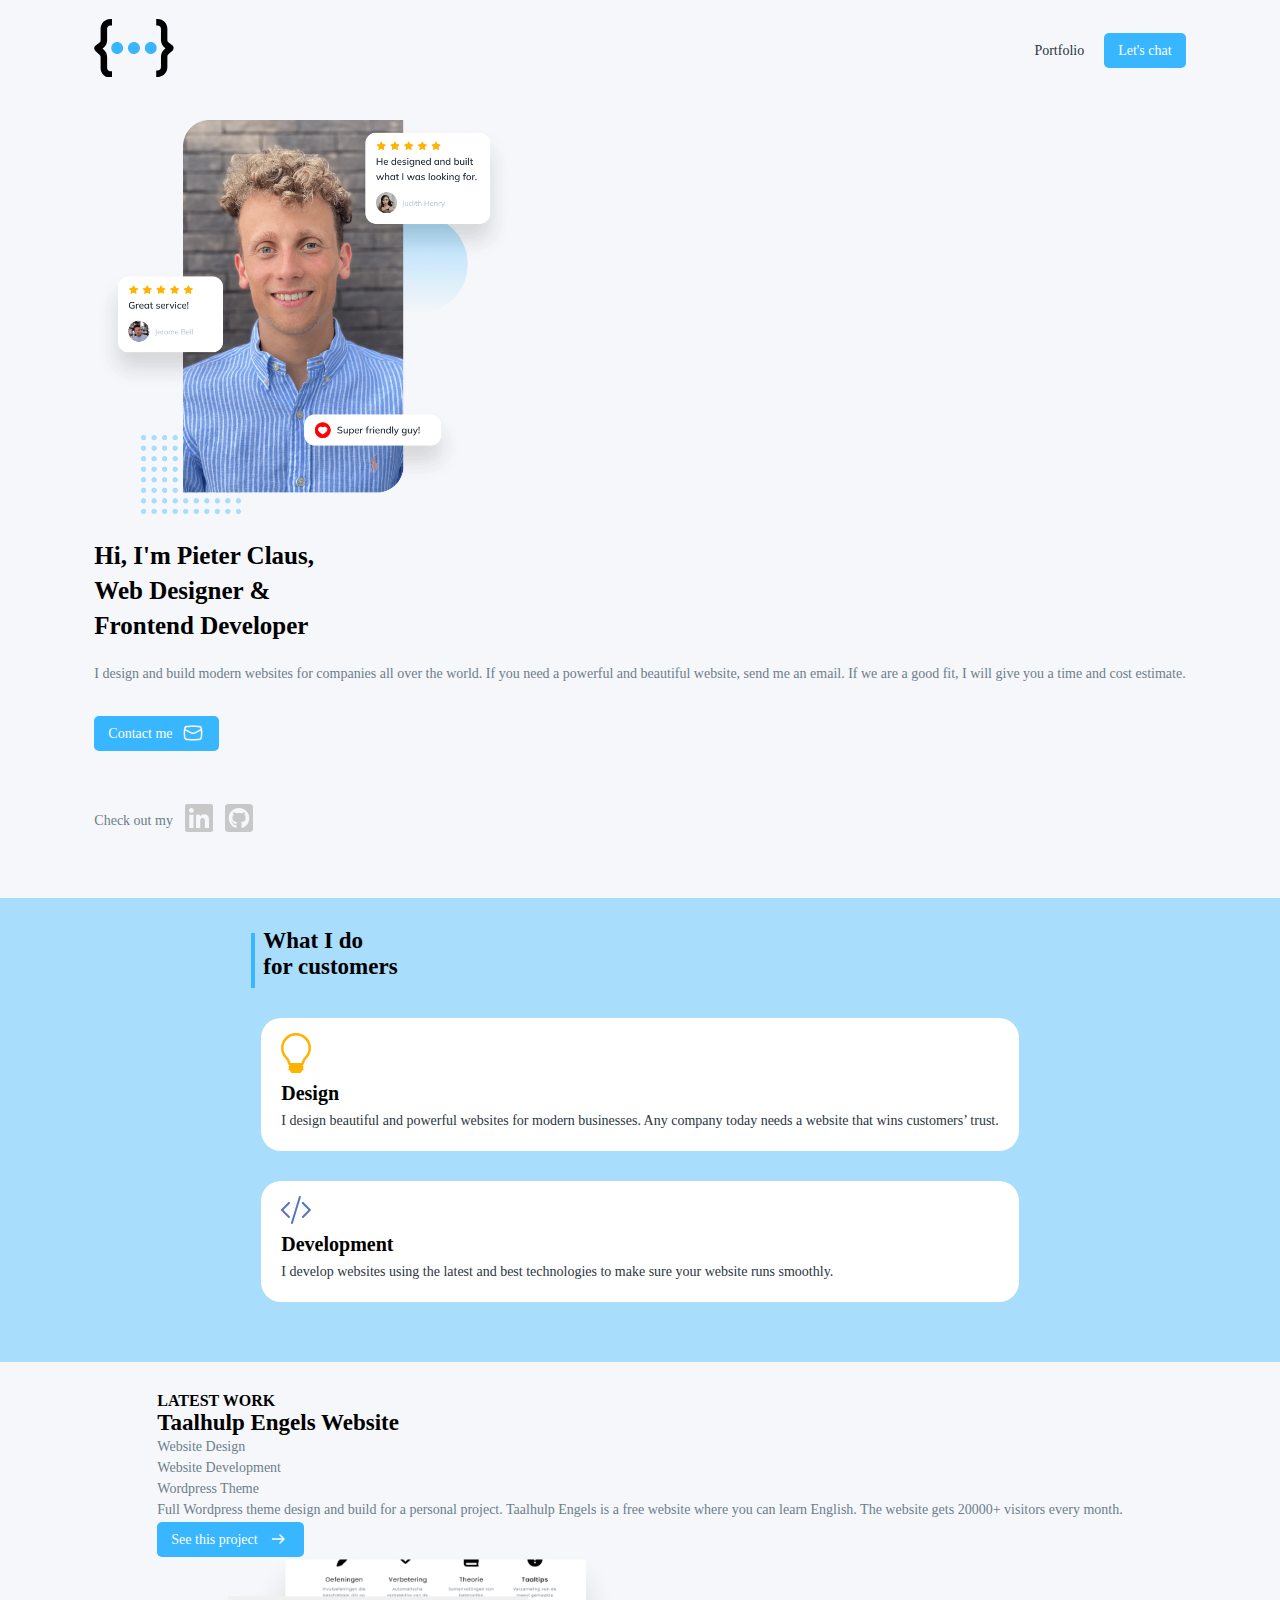
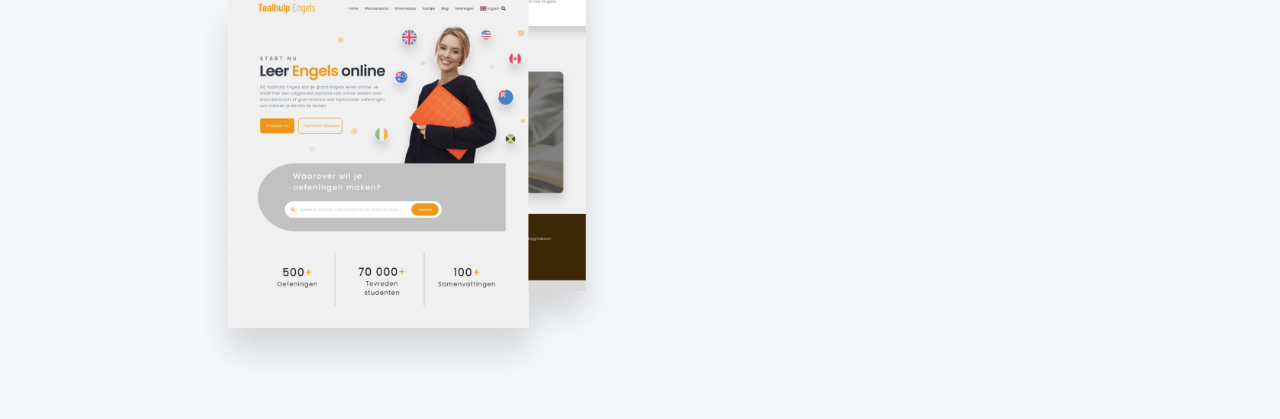
==== index.html @ 5c881723 "more work" ====
<!DOCTYPE html>
<html lang="en">
<head>
    <meta charset="UTF-8">
    <meta http-equiv="X-UA-Compatible" content="IE=edge">
    <meta name="viewport" content="width=device-width, initial-scale=1.0">
    <title>Pieter Claus</title>
    <meta name="description" content="Pieter Claus is a freelance web designer and frontend developer based in Belgium.">
    <meta name="keywords" content="web design, web development, freelancer">

    <link rel="stylesheet" href="style.css">
</head>
<body>
    <section class="hero-section">
        <div class="container">
            <div class="navbar">
                    <div class="logo">
                        <a href="#"><img src="assets/pc-logo.svg" class="logo-img" alt="logo"></a>
                    </div>
                    <div class="nav-menu">
                        <li class="desktop-li"><a class="desktop-a" href="#">Portfolio</a></li>
                        <li class="desktop-li"><a class="desktop-a button" href="mailto:info@pieterclaus.com">Let's chat</a></li>
                    </div>
            </div>

            <div class="hero">
                <div class="left-hero">
                    <h1 class="main-title">Hi, I'm Pieter Claus,<br> Web Designer &<br> Frontend Developer</h1>
                    <p class="hero-paragraph">
                        I design and build modern websites for companies all over the world. If you need a powerful and beautiful website, send me an email. If we are a good fit, I will give you a time and cost estimate.
                    </p>
                   
                    <a class="desktop-a button hero-button" href="mailto:info@pieterclaus.com">Contact me <img src="assets/Envelope.svg" alt="mail"></a>
                    <div class="check-out">
                        <p>Check out my</p>
                        <a href="https://www.linkedin.com/in/pieter-claus-38a644218/" target="_blank"><img src="assets/linkedin-brands 1.svg" class="hero-icon" alt="linkedin-logo"></a>
                        <a href="https://github.com/P-Claus" target="_blank"><img src="assets/square-github-brands 2.svg" class="hero-icon" alt="github-logo"></a>
                    </div>
                    <div class="scroll">
                        <p class="caption">Scroll Down</p>
                        <img src="assets/Arrow 1.svg" alt="down-arrow">
                    </div>
                </div>
                <div class="right-hero">
                    <div class="hero-img-div">
                        <img src="assets/hero-img-min (1).png" alt="hero-image" class="hero-img">
                    </div>
                </div>
            </div>

        </div>


    </section>

    <section class="services-section">
        <div class="container">
            <div class="services">
                <div class="left-services">
                    <div class="line"></div>
                    <h2 class="services-title">What I do <br> for customers</h2>
                </div>

                <div class="right-services">
                    <div class="services-card">
                        <img src="assets/lightbulb.svg" alt="lightbulb" class="card-logo">
                        <h3 class="card-title">Design</h3>
                        <p class="card-paragraph">I design beautiful and powerful websites for modern businesses. Any company today needs a website that wins customers’ trust.</p>
                    </div>
                    <div class="services-card">
                        <img src="assets/coding.svg" alt="coding" class="card-logo">
                        <h3 class="card-title">Development</h3>
                        <p class="card-paragraph">I develop websites using the latest and best technologies to make sure your website runs smoothly. </p>
                    </div>
                </div>
            </div>
        </div>
    </section>

    <section class="latest-work-section">
        <div class="container">
            <div class="latest-work">
                <div class="latest-left">
                    <h4 class="latest-caption">LATEST WORK</h4>
                    <h2 class="latest-title">Taalhulp Engels Website</h2>
                    <div class="tag-cards">
                        <p>Website Design</p>
                        <p>Website Development</p>
                        <p>Wordpress Theme</p>
                    </div>
                    <p class="latest-paragraph">Full Wordpress theme design and build for a personal project. Taalhulp Engels is a free website where you can learn English. The website gets 20000+ visitors every month.</p>
                    <a class="desktop-a button hero-button latest-button" href="#">See this project <img src="assets/Arrow right.svg" alt="arrow"></a>

                </div>

                <div class="latest-right">
                    <img src="assets/taalhulp-engels-latest-work 1-min.png" alt="Taalhulp Engels" class="latest-img">
                </div>
            </div>
        </div>
    </section>

   
    
</body>
</html>
---- style.css ----
:root {
    --black: #2B353F;
    --blue: #38B6FF;
    --grey: #6D7D8B;
    --light-blue: rgba(56, 182, 255, 0.4);
}

* {
    padding: 0;
    margin: 0;
    box-sizing: border-box;
}

body {
    background-color: #F5F7FA;
    font-family: "Poppins";
}

/********* General *********/
h1 {
    font-size: 25px;
    line-height: 35px;
}

h2 {
    font-size: 23px;
    
}

h3 {
    font-weight: 600;
    font-size: 20px;
    letter-spacing: -2%;
}

p {
    font-size: 14px;
    color: var(--grey);
    line-height: 21px;
    letter-spacing: 5%;
}

.container {
    margin-left: 30px;
    margin-right: 30px;
    max-width: 1158px;
}

/********* Navbar *********/
.navbar {
    align-items: center;
    display: flex;
    justify-content: space-between;
    height: 100px;
}
.logo-img {
    width: 80px;
}

.nav-menu {
    display: flex;
}

.desktop-li {
    list-style: none;
    padding-left: 20px;
}

.desktop-a {
    text-decoration: none;
    color: var(--black);
    font-family: 'Poppins';
    font-size: 14px;
}

.button {
    border-radius: 5px;
    color: white;
    background-color: var(--blue);
    padding: 10px 14px;
}

.desktop-a:hover {
    opacity: 80%;
}

/********* Hero *********/
.hero {
    display: flex;
    flex-direction: column-reverse;
}
.hero-section {
    display: flex;
    align-items: center;
    justify-content: center;
}
.main-title {
    margin-top: 20px;
    margin-bottom: 20px;
}

.hero-paragraph {
    margin-bottom: 30px;
}


.hero-button img {
    position: relative;
    top: 7px;
    padding-left: 5px;
}

.check-out {
    align-items: center;
    display: flex;
    margin-top: 60px;
    margin-bottom: 60px;
}

.check-out p {
    font-weight: 300;
}

.hero-icon {
    padding-left: 12px;
    width: 40px;
}

.hero-icon:hover {
    transform: scale(1.2);
}

.scroll {
    display: none;
}

.hero-img {
    margin-top: 20px;
    width: 100%;
}

.hero-img-div {
    max-width: 420px;
}

/********* Services *********/
.services-section {
    display: flex;
    justify-content: center;
    background-color: var(--light-blue);
}

.services {
    display: flex;
    flex-direction: column;
    margin-top: 30px;
    margin-bottom: 30px;
}

.left-services {
    display: flex;
    margin-bottom: 30px;
}

.line {
    background-color: var(--blue);
    width: 4px;
    height: 55px;
    margin-top: 5px;
    margin-left: -10px;
}

.services-title {
    padding-left: 8px;
}

.services-card {
    background-color: white;
    border-radius: 20px;
    margin-bottom: 30px;
}

.card-logo {
    width: 30px;
    margin: 15px 0 5px 20px;
}

.card-title {
    margin-bottom: 5px;
    margin-left: 20px;
}

.card-paragraph {
    font-size: 14px;
    font-weight: 400;
    padding-bottom: 20px;
    margin-left: 20px;
    padding-right: 20px;
    color: var(--black);
}

/********* Latest Work *********/
.latest-work-section {
    display: flex;
    justify-content: center;
}

.latest-work {
    margin-bottom: 30px;
    margin-top: 30px;
}


.latest-img {
    max-width: 500px;
}
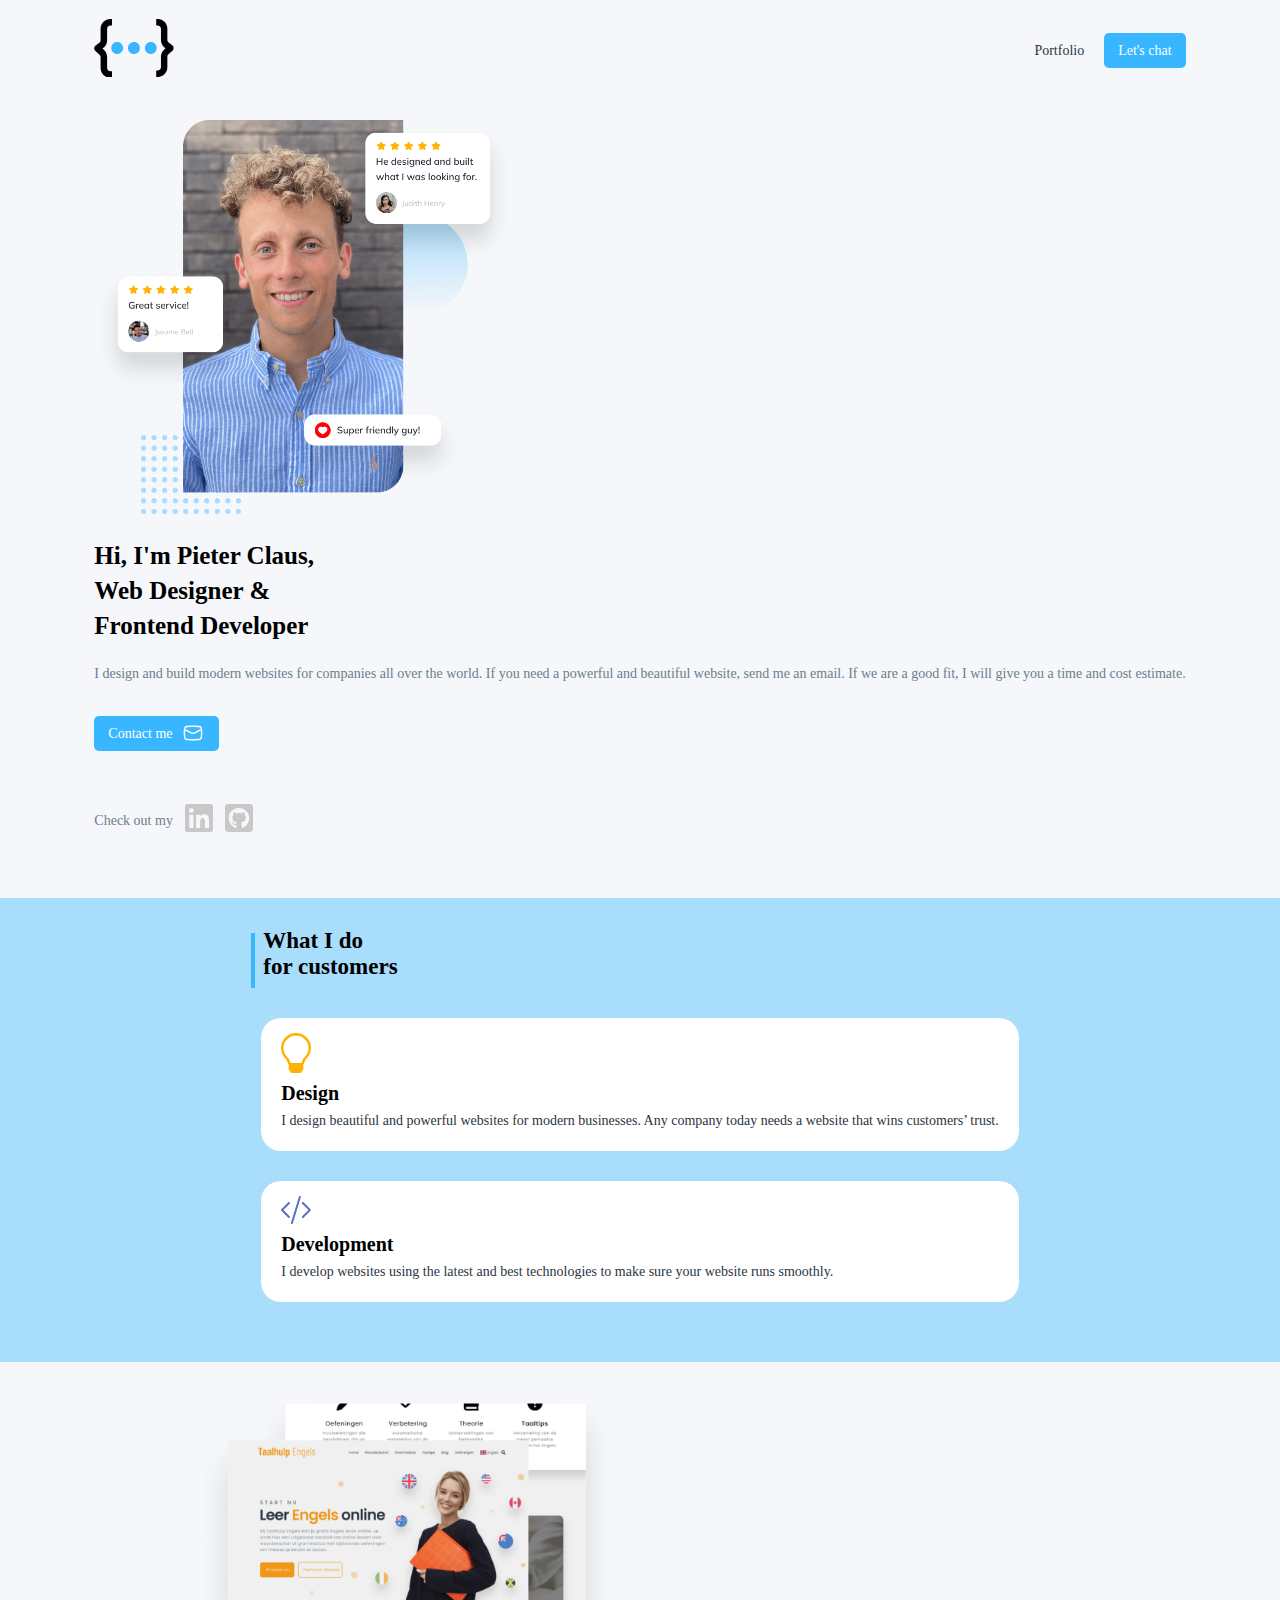
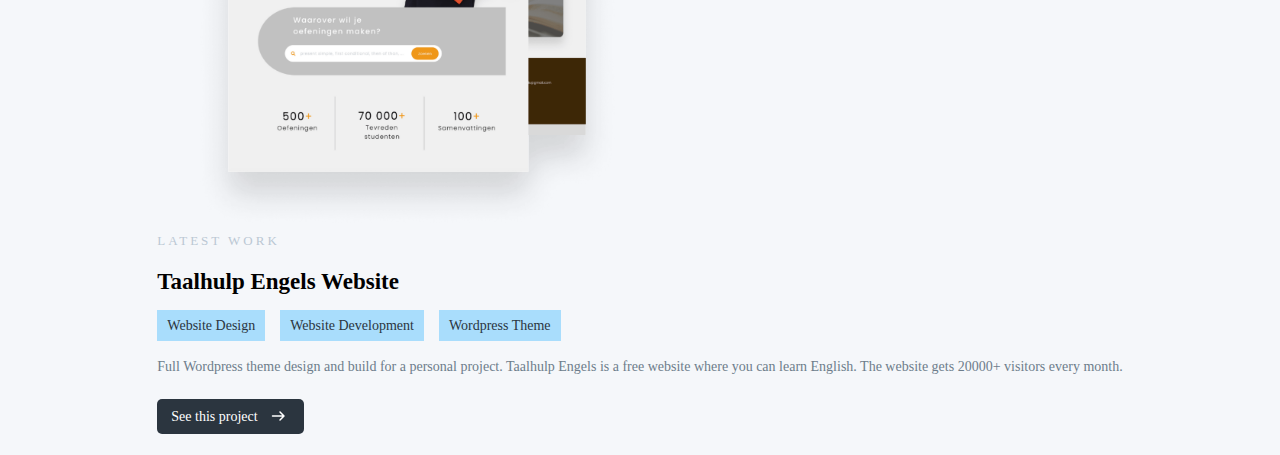
==== commit bbc45b16: "finished first latest work" ====
--- a/index.html
+++ b/index.html
@@ -84,9 +84,9 @@
                     <h4 class="latest-caption">LATEST WORK</h4>
                     <h2 class="latest-title">Taalhulp Engels Website</h2>
                     <div class="tag-cards">
-                        <p>Website Design</p>
-                        <p>Website Development</p>
-                        <p>Wordpress Theme</p>
+                        <p class="tag-card">Website Design</p>
+                        <p class="tag-card">Website Development</p>
+                        <p class="tag-card">Wordpress Theme</p>
                     </div>
                     <p class="latest-paragraph">Full Wordpress theme design and build for a personal project. Taalhulp Engels is a free website where you can learn English. The website gets 20000+ visitors every month.</p>
                     <a class="desktop-a button hero-button latest-button" href="#">See this project <img src="assets/Arrow right.svg" alt="arrow"></a>
@@ -94,7 +94,9 @@
                 </div>
 
                 <div class="latest-right">
-                    <img src="assets/taalhulp-engels-latest-work 1-min.png" alt="Taalhulp Engels" class="latest-img">
+                    <div class="latest-img-div">
+                        <img src="assets/taalhulp-engels-latest-work 1-min.png" alt="Taalhulp Engels" class="latest-img">
+                    </div>
                 </div>
             </div>
         </div>
--- a/style.css
+++ b/style.css
@@ -2,6 +2,7 @@
     --black: #2B353F;
     --blue: #38B6FF;
     --grey: #6D7D8B;
+    --light-gray: #BBC8D4;
     --light-blue: rgba(56, 182, 255, 0.4);
 }
 
@@ -208,9 +209,51 @@
 .latest-work {
     margin-bottom: 30px;
     margin-top: 30px;
-}
-
+    display: flex;
+    flex-direction: column-reverse;
+}
+
+.latest-caption {
+    color: var(--light-gray);
+    font-size: 13px;
+    margin-bottom: 20px;
+    font-weight: 400;
+    letter-spacing: 3px;
+}
+
+.latest-title {
+    margin-bottom: 15px;
+}
+
+.tag-cards {
+    display: flex;
+    flex-wrap: wrap;
+    margin-bottom: 5px;
+}
+
+.tag-card {
+    background-color: var(--light-blue);
+    color: var(--black);
+    margin-right: 15px;
+    margin-bottom: 10px;
+    padding: 5px 10px 5px 10px;
+
+}
+
+.latest-paragraph {
+    margin-bottom: 20px;
+}
+
+.latest-button {
+    background-color: var(--black);
+}
 
 .latest-img {
+    width: 100%;
+    position: relative;
+    overflow: hidden;
+}
+
+.latest-img-div {
     max-width: 500px;
 }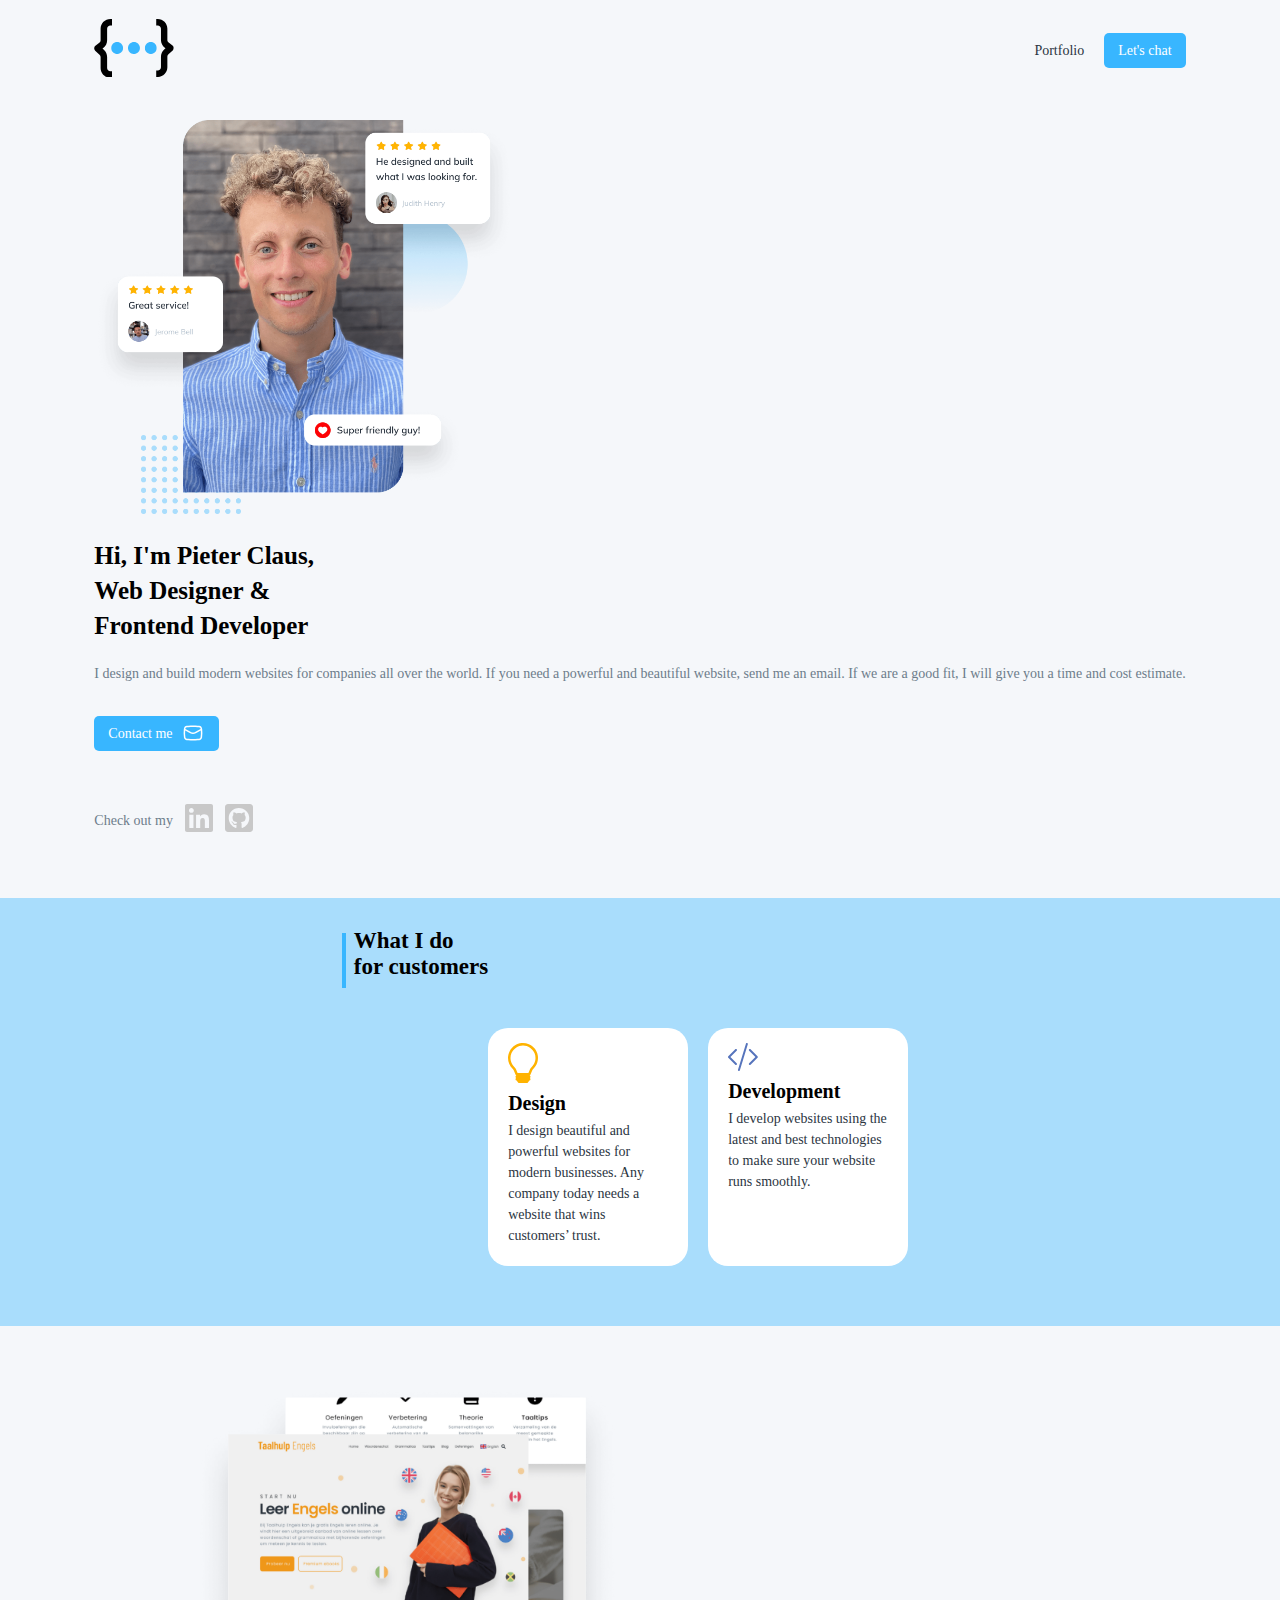
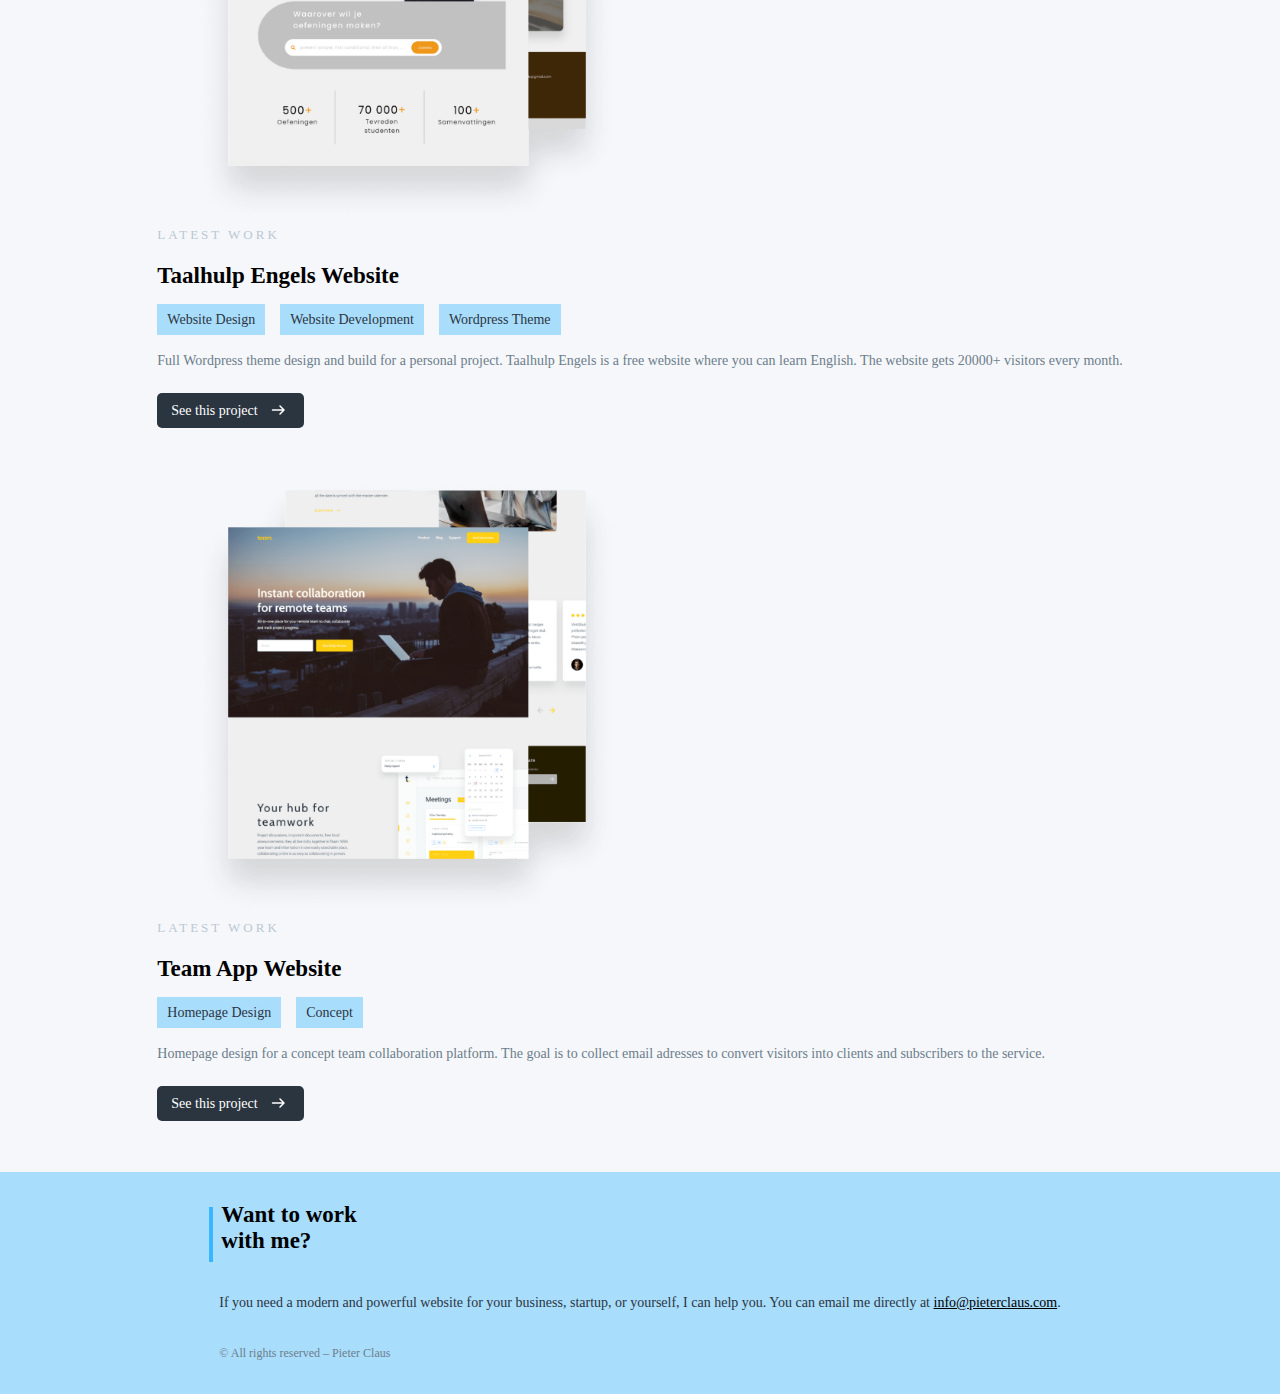
==== commit a0b125a5: "started responsive design" ====
--- a/index.html
+++ b/index.html
@@ -99,6 +99,42 @@
                     </div>
                 </div>
             </div>
+
+            <div class="latest-work">
+                <div class="latest-left">
+                    <h4 class="latest-caption">LATEST WORK</h4>
+                    <h2 class="latest-title">Team App Website</h2>
+                    <div class="tag-cards">
+                        <p class="tag-card">Homepage Design</p>
+                        <p class="tag-card">Concept</p>
+                        
+                    </div>
+                    <p class="latest-paragraph">Homepage design for a concept team collaboration platform. The goal is to collect email adresses to convert visitors into clients and subscribers to the service.</p>
+                    <a class="desktop-a button hero-button latest-button" href="#">See this project <img src="assets/Arrow right.svg" alt="arrow"></a>
+
+                </div>
+
+                <div class="latest-right">
+                    <div class="latest-img-div">
+                        <img src="assets/team-app-latest-work-min.png" alt="Taalhulp Engels" class="latest-img">
+                    </div>
+                </div>
+            </div>
+        </div>
+    </section>
+
+    <section class="work-section">
+        <div class="container">
+            <div class="work">
+                <div class="work-left">
+                    <div class="line"></div>
+                        <h2 class="services-title">Want to work <br> with me?</h2>
+                </div>
+                <div class="work-right">
+                    <p class="work-paragraph">If you need a modern and powerful website for your business, startup, or yourself, I can help you. You can email me directly at <a class="email" href="mailto:info@pieterclaus.com">info@pieterclaus.com</a>.</p>
+                </div>
+                <p class="copyright">© All rights reserved – Pieter Claus</p>
+            </div>
         </div>
     </section>
 
--- a/style.css
+++ b/style.css
@@ -160,6 +160,7 @@
 
 .left-services {
     display: flex;
+    flex-wrap: wrap;
     margin-bottom: 30px;
 }
 
@@ -179,6 +180,7 @@
     background-color: white;
     border-radius: 20px;
     margin-bottom: 30px;
+    
 }
 
 .card-logo {
@@ -207,8 +209,8 @@
 }
 
 .latest-work {
-    margin-bottom: 30px;
-    margin-top: 30px;
+    margin-bottom: 60px;
+    margin-top: 60px;
     display: flex;
     flex-direction: column-reverse;
 }
@@ -251,9 +253,77 @@
 .latest-img {
     width: 100%;
     position: relative;
-    overflow: hidden;
+    
 }
 
 .latest-img-div {
     max-width: 500px;
+}
+
+/********* Work With Me *********/
+.work-section {
+    display: flex;
+    justify-content: center;
+    background-color: var(--light-blue);
+}
+
+.work {
+    display: flex;
+    flex-direction: column;
+    margin-top: 30px;
+    margin-bottom: 30px;
+}
+.work-left {
+    display: flex;
+    margin-bottom: 30px;
+}
+
+.work-paragraph {
+    color: var(--black);
+}
+
+.email {
+    cursor: pointer;
+    color: black;
+}
+
+.email:hover {
+    opacity: 80%;
+}
+
+.copyright {
+    margin-top: 30px;
+    font-size: 12px;
+}
+
+/********* Responsiveness 576 - 768 *********/
+@media only screen and (min-width: 576px) {
+
+    .container {
+        margin-left: 50px;
+        margin-right: 50px;
+    }
+
+}
+
+
+@media only screen and (min-width: 768px) {
+    .services {
+        
+        flex-direction: row;
+    }
+    .left-services {
+        
+        
+    }
+    .right-services {
+        display: flex;
+        flex-wrap: wrap;
+        padding-top: 100px;
+        
+    }
+    .services-card {
+        max-width: 200px;
+        margin-right: 20px;
+    }
 }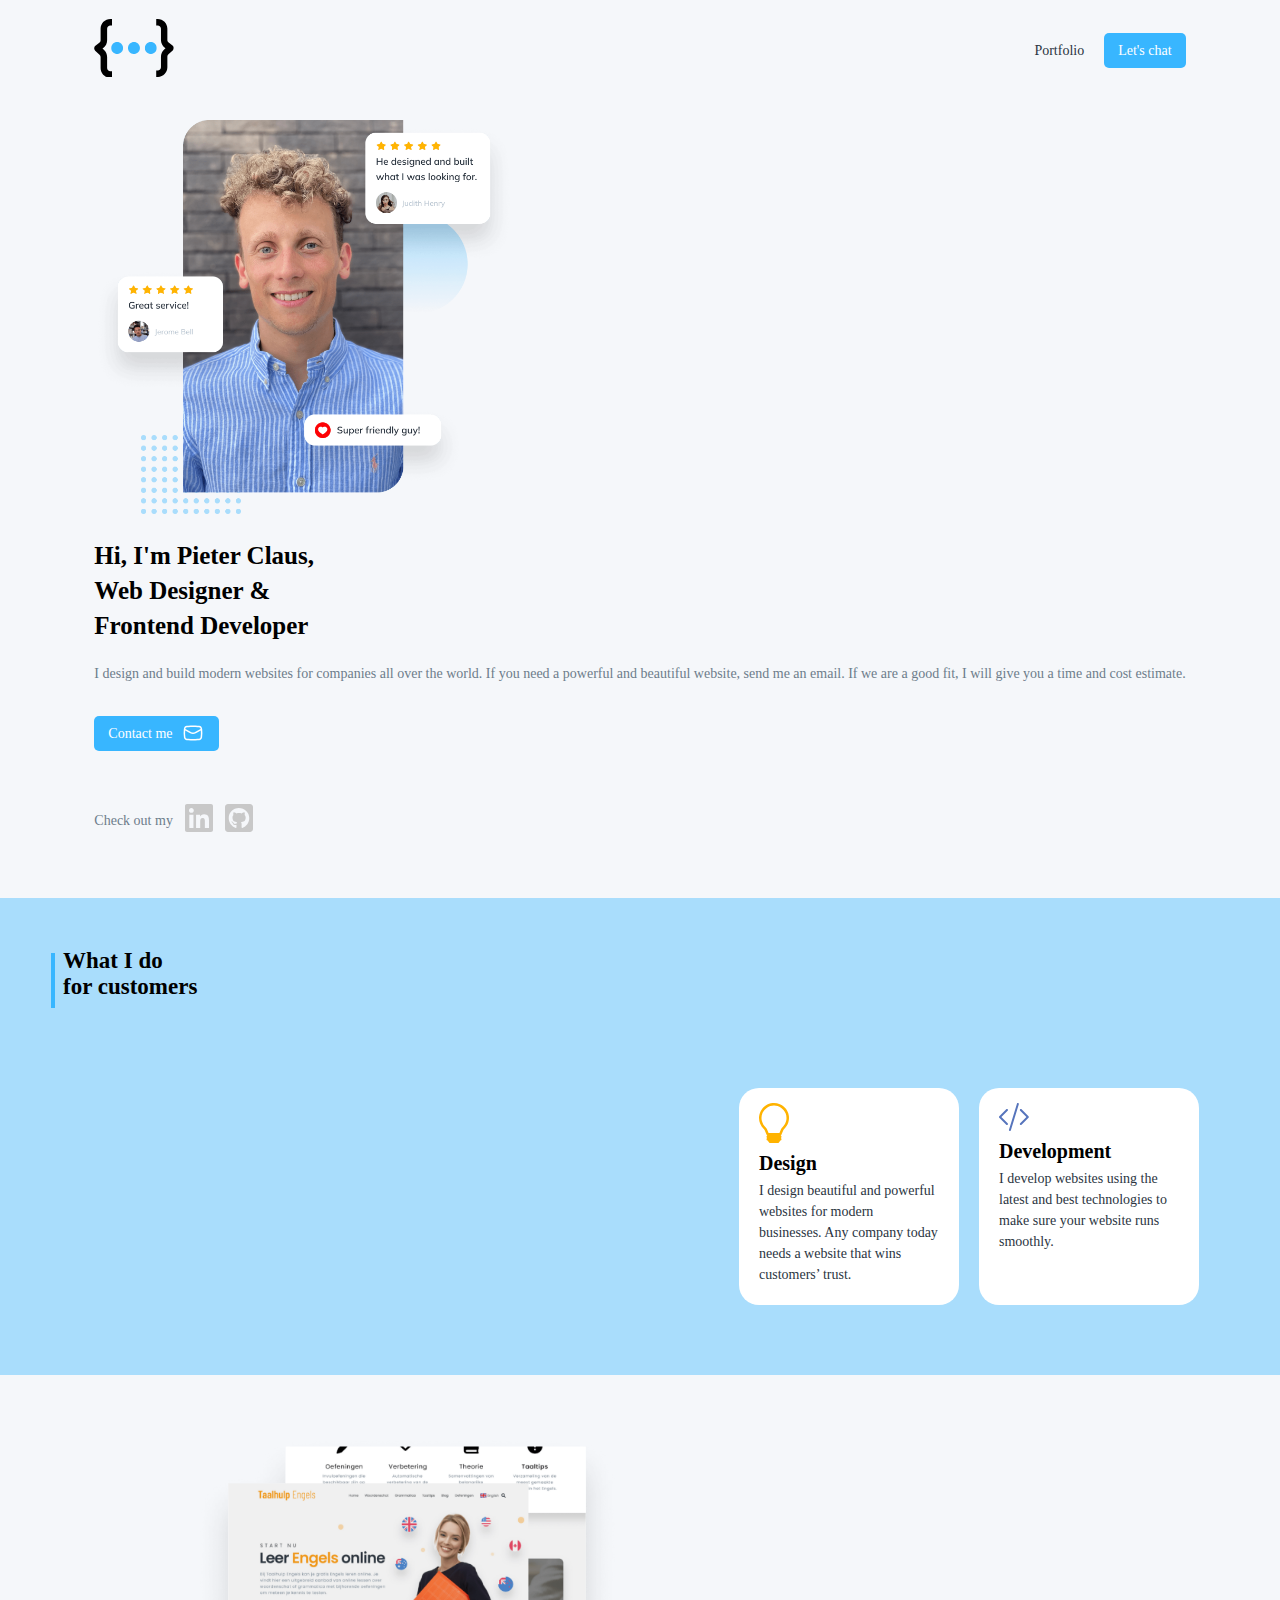
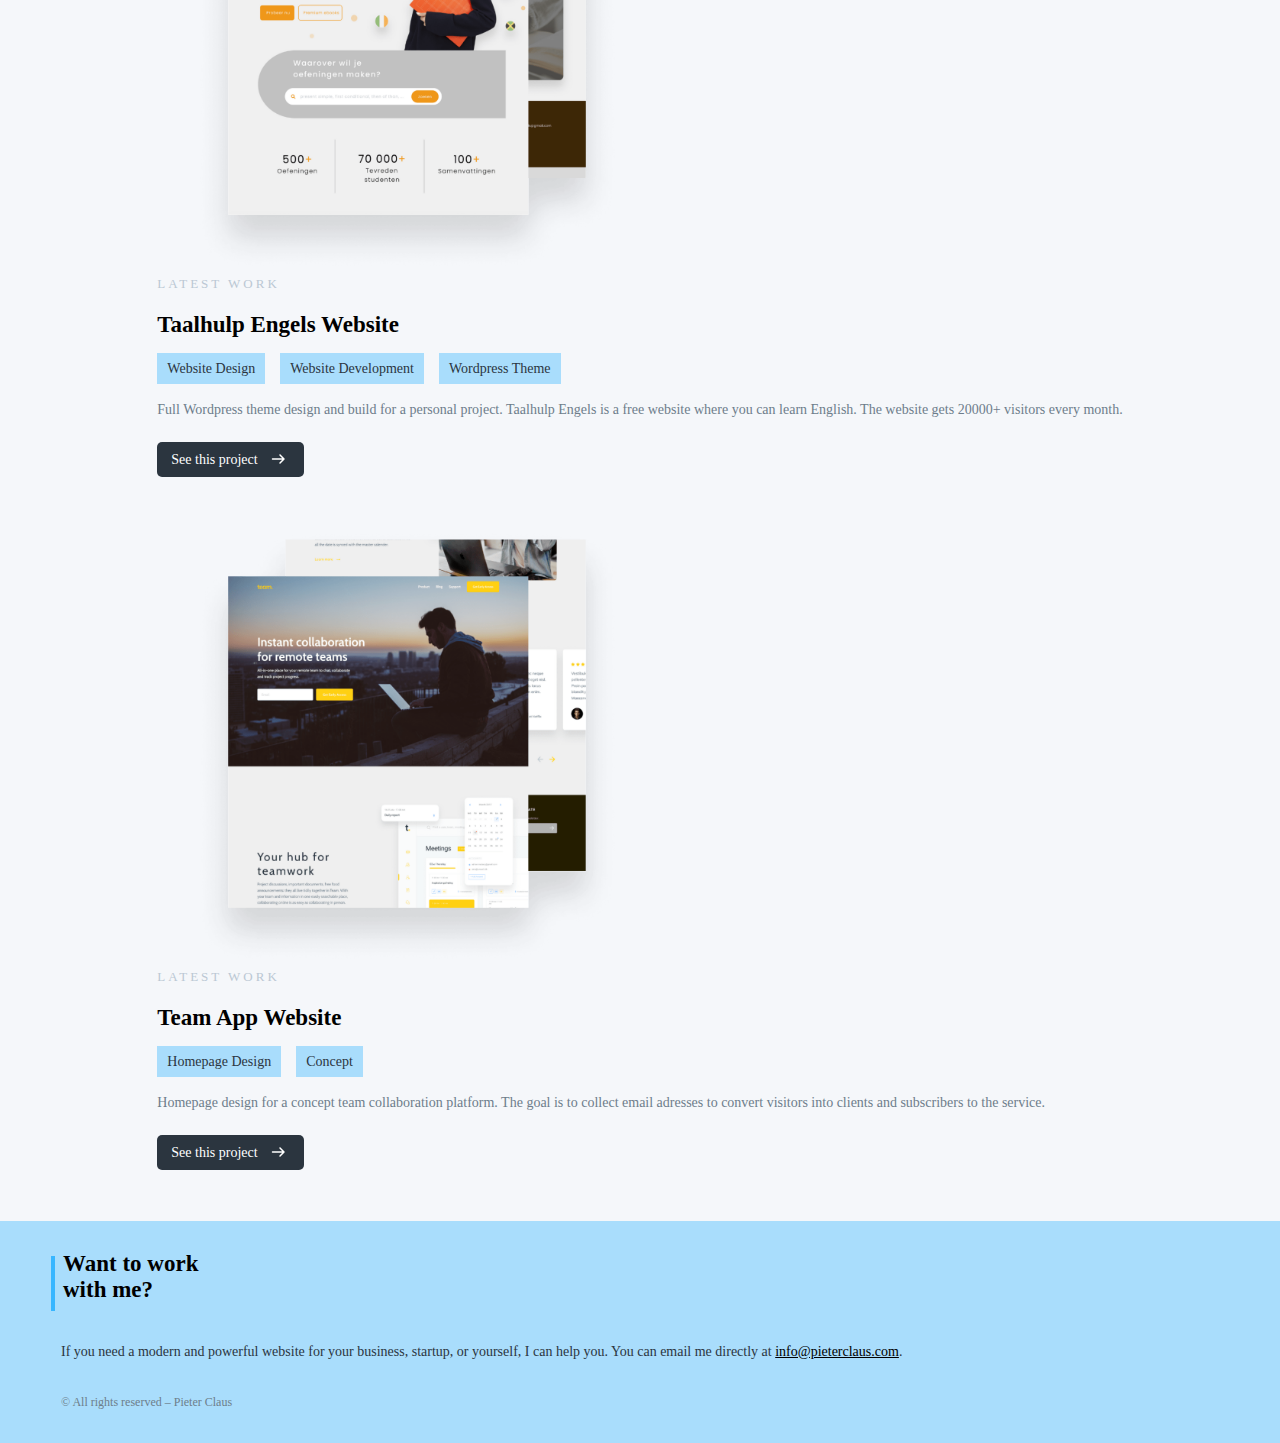
==== commit 3faefe9f: "finished 576px design" ====
--- a/index.html
+++ b/index.html
@@ -54,7 +54,7 @@
     </section>
 
     <section class="services-section">
-        <div class="container">
+        <div class="container container-2">
             <div class="services">
                 <div class="left-services">
                     <div class="line"></div>
@@ -124,11 +124,11 @@
     </section>
 
     <section class="work-section">
-        <div class="container">
+        <div class="container container-2">
             <div class="work">
                 <div class="work-left">
                     <div class="line"></div>
-                        <h2 class="services-title">Want to work <br> with me?</h2>
+                    <h2 class="services-title">Want to work <br> with me?</h2>
                 </div>
                 <div class="work-right">
                     <p class="work-paragraph">If you need a modern and powerful website for your business, startup, or yourself, I can help you. You can email me directly at <a class="email" href="mailto:info@pieterclaus.com">info@pieterclaus.com</a>.</p>
--- a/style.css
+++ b/style.css
@@ -152,15 +152,13 @@
 }
 
 .services {
-    display: flex;
-    flex-direction: column;
+   
     margin-top: 30px;
-    margin-bottom: 30px;
+    margin-bottom: 40px;
 }
 
 .left-services {
     display: flex;
-    flex-wrap: wrap;
     margin-bottom: 30px;
 }
 
@@ -304,26 +302,33 @@
         margin-right: 50px;
     }
 
-}
-
-
-@media only screen and (min-width: 768px) {
-    .services {
-        
-        flex-direction: row;
-    }
-    .left-services {
-        
-        
-    }
+    .container-2 {
+        width: 100vw;
+    }
+
+    .services-card {
+        max-width: 220px;
+        margin-right: 20px;
+    }
+
     .right-services {
         display: flex;
+        justify-content: flex-end;
         flex-wrap: wrap;
-        padding-top: 100px;
-        
-    }
-    .services-card {
-        max-width: 200px;
-        margin-right: 20px;
-    }
+        padding-top: 50px;
+    }
+
+    .services {
+        margin-top: 50px;
+    }
+}
+
+
+@media only screen and (min-width: 768px) {
+   
+
+   
+    
+
+    
 }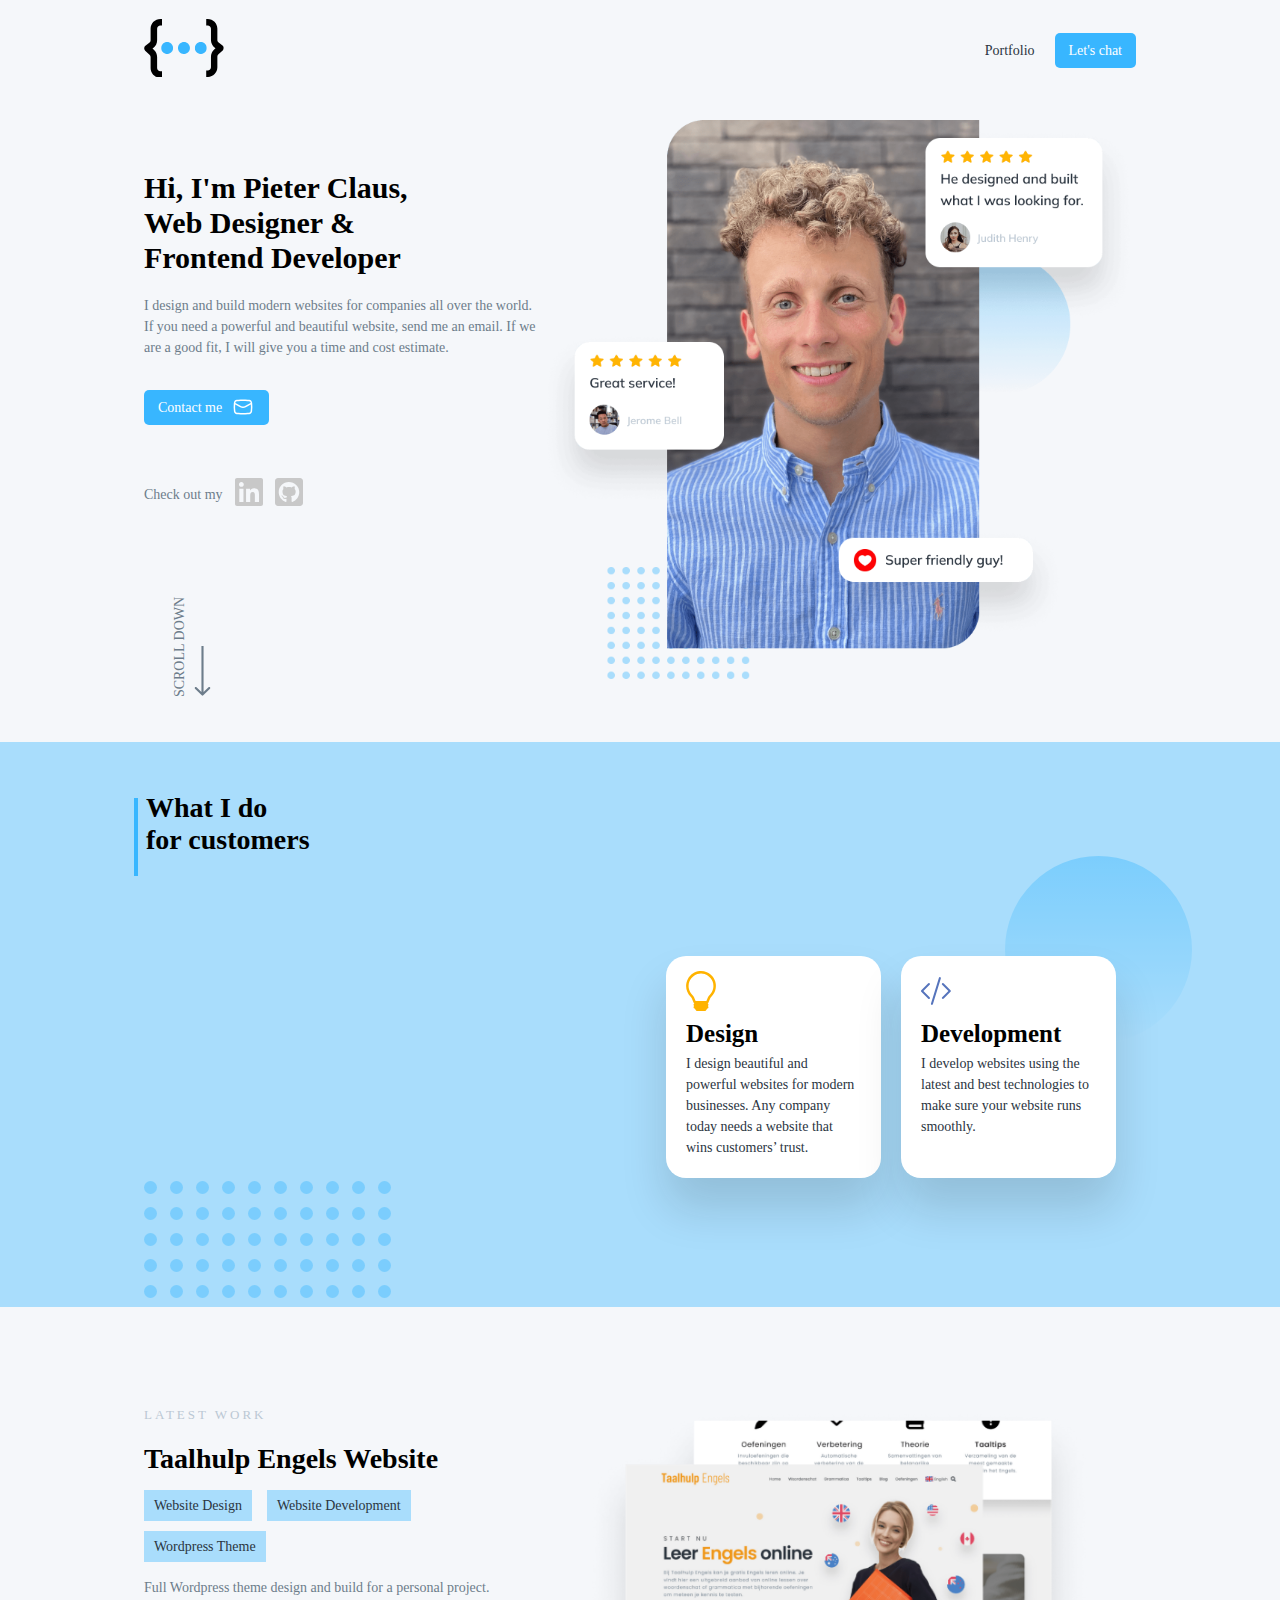
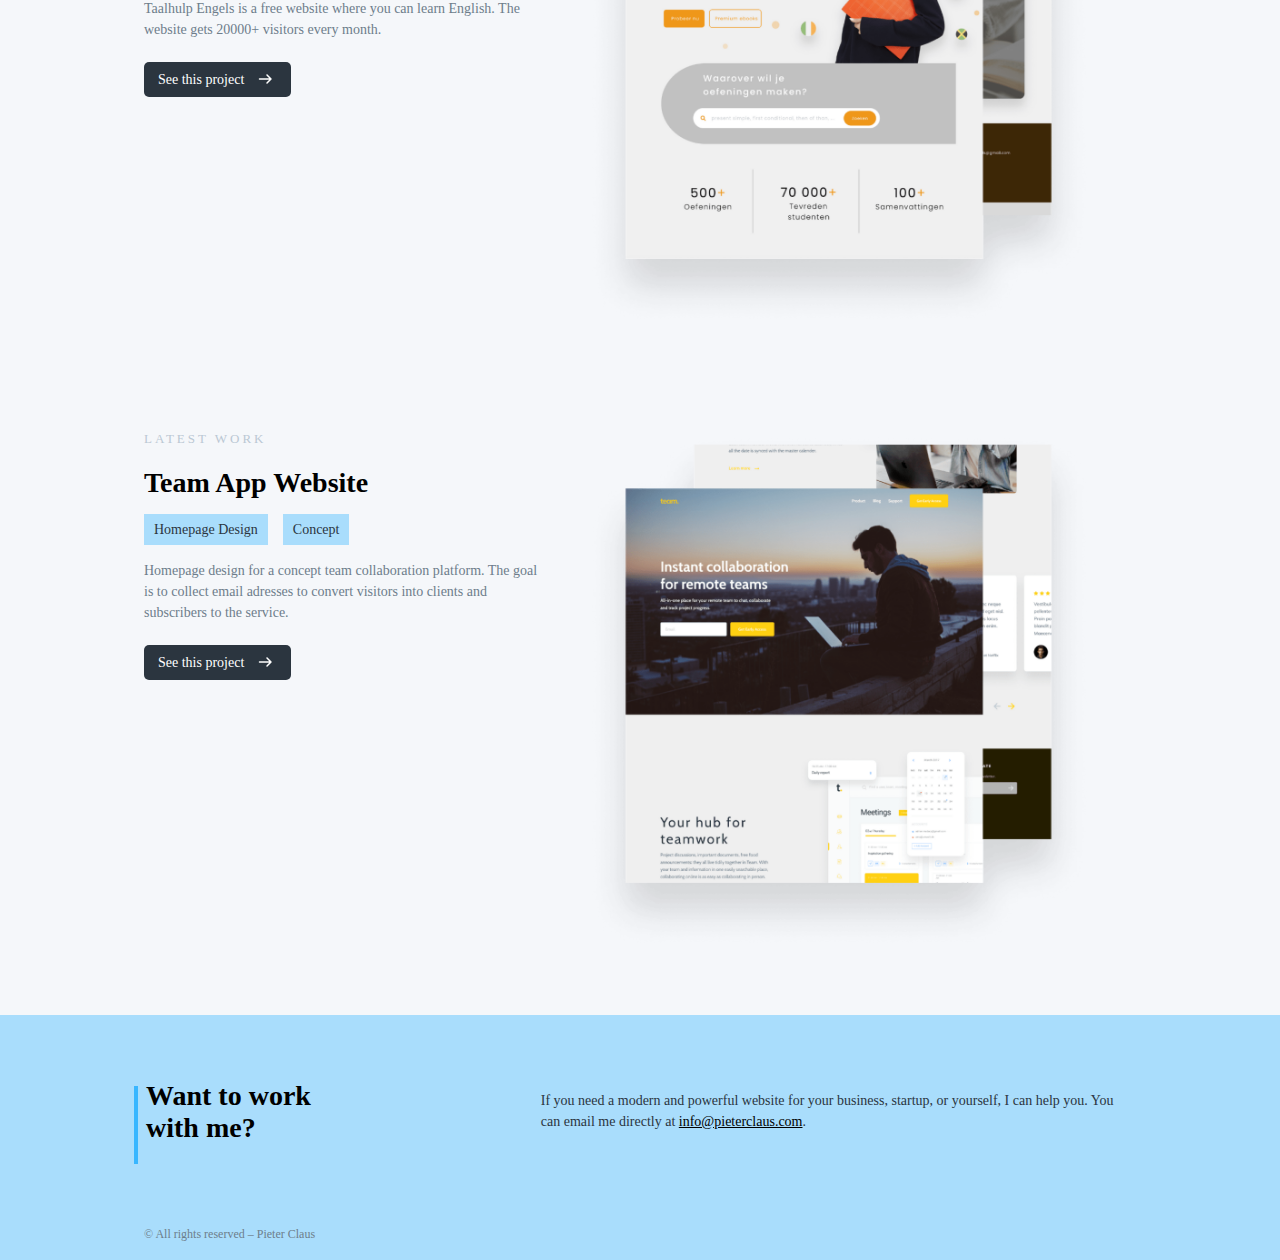
==== commit 2fc1e63d: "finished v1" ====
--- a/index.html
+++ b/index.html
@@ -15,17 +15,17 @@
         <div class="container">
             <div class="navbar">
                     <div class="logo">
-                        <a href="#"><img src="assets/pc-logo.svg" class="logo-img" alt="logo"></a>
+                        <a href="https://www.pieterclaus.com/"><img src="assets/pc-logo.svg" class="logo-img" alt="logo"></a>
                     </div>
                     <div class="nav-menu">
-                        <li class="desktop-li"><a class="desktop-a" href="#">Portfolio</a></li>
+                        <li class="desktop-li"><a class="desktop-a" href="#portfolio">Portfolio</a></li>
                         <li class="desktop-li"><a class="desktop-a button" href="mailto:info@pieterclaus.com">Let's chat</a></li>
                     </div>
             </div>
 
             <div class="hero">
                 <div class="left-hero">
-                    <h1 class="main-title">Hi, I'm Pieter Claus,<br> Web Designer &<br> Frontend Developer</h1>
+                    <h1 class="main-title title-30">Hi, I'm Pieter Claus,<br> Web Designer &<br> Frontend Developer</h1>
                     <p class="hero-paragraph">
                         I design and build modern websites for companies all over the world. If you need a powerful and beautiful website, send me an email. If we are a good fit, I will give you a time and cost estimate.
                     </p>
@@ -37,8 +37,8 @@
                         <a href="https://github.com/P-Claus" target="_blank"><img src="assets/square-github-brands 2.svg" class="hero-icon" alt="github-logo"></a>
                     </div>
                     <div class="scroll">
-                        <p class="caption">Scroll Down</p>
-                        <img src="assets/Arrow 1.svg" alt="down-arrow">
+                        <p class="caption">SCROLL DOWN</p>
+                        <img src="assets/Arrow 1.svg" class="down-arrow" alt="down-arrow">
                     </div>
                 </div>
                 <div class="right-hero">
@@ -58,31 +58,33 @@
             <div class="services">
                 <div class="left-services">
                     <div class="line"></div>
-                    <h2 class="services-title">What I do <br> for customers</h2>
+                    <h2 class="services-title title-28">What I do <br> for customers</h2>
                 </div>
 
                 <div class="right-services">
                     <div class="services-card">
                         <img src="assets/lightbulb.svg" alt="lightbulb" class="card-logo">
-                        <h3 class="card-title">Design</h3>
+                        <h3 class="card-title title-25">Design</h3>
                         <p class="card-paragraph">I design beautiful and powerful websites for modern businesses. Any company today needs a website that wins customers’ trust.</p>
                     </div>
                     <div class="services-card">
-                        <img src="assets/coding.svg" alt="coding" class="card-logo">
-                        <h3 class="card-title">Development</h3>
+                        <img src="assets/coding.svg" alt="coding" class="card-logo code">
+                        <h3 class="card-title title-25">Development</h3>
                         <p class="card-paragraph">I develop websites using the latest and best technologies to make sure your website runs smoothly. </p>
                     </div>
                 </div>
+                <img src="assets/dots.svg" class="dots" alt="circle">
+                <img src="assets/circle.svg" class="circle" alt="circle">
             </div>
         </div>
     </section>
 
-    <section class="latest-work-section">
+    <section class="latest-work-section" id="portfolio" >
         <div class="container">
             <div class="latest-work">
                 <div class="latest-left">
                     <h4 class="latest-caption">LATEST WORK</h4>
-                    <h2 class="latest-title">Taalhulp Engels Website</h2>
+                    <h2 class="latest-title title-28">Taalhulp Engels Website</h2>
                     <div class="tag-cards">
                         <p class="tag-card">Website Design</p>
                         <p class="tag-card">Website Development</p>
@@ -103,7 +105,7 @@
             <div class="latest-work">
                 <div class="latest-left">
                     <h4 class="latest-caption">LATEST WORK</h4>
-                    <h2 class="latest-title">Team App Website</h2>
+                    <h2 class="latest-title title-28">Team App Website</h2>
                     <div class="tag-cards">
                         <p class="tag-card">Homepage Design</p>
                         <p class="tag-card">Concept</p>
@@ -128,13 +130,14 @@
             <div class="work">
                 <div class="work-left">
                     <div class="line"></div>
-                    <h2 class="services-title">Want to work <br> with me?</h2>
+                    <h2 class="services-title title-28">Want to work <br> with me?</h2>
                 </div>
                 <div class="work-right">
                     <p class="work-paragraph">If you need a modern and powerful website for your business, startup, or yourself, I can help you. You can email me directly at <a class="email" href="mailto:info@pieterclaus.com">info@pieterclaus.com</a>.</p>
                 </div>
-                <p class="copyright">© All rights reserved – Pieter Claus</p>
+                
             </div>
+            <p class="copyright">© All rights reserved – Pieter Claus</p>
         </div>
     </section>
 
--- a/style.css
+++ b/style.css
@@ -44,7 +44,7 @@
 .container {
     margin-left: 30px;
     margin-right: 30px;
-    max-width: 1158px;
+    max-width: 992px;
 }
 
 /********* Navbar *********/
@@ -183,6 +183,7 @@
 
 .card-logo {
     width: 30px;
+    height: 40px;
     margin: 15px 0 5px 20px;
 }
 
@@ -199,6 +200,13 @@
     padding-right: 20px;
     color: var(--black);
 }
+.circle {
+    display: none;
+}
+
+.dots {
+    display: none;
+}
 
 /********* Latest Work *********/
 .latest-work-section {
@@ -258,6 +266,7 @@
     max-width: 500px;
 }
 
+
 /********* Work With Me *********/
 .work-section {
     display: flex;
@@ -290,6 +299,7 @@
 }
 
 .copyright {
+    margin-bottom: 15px;
     margin-top: 30px;
     font-size: 12px;
 }
@@ -307,8 +317,9 @@
     }
 
     .services-card {
-        max-width: 220px;
+        max-width: 215px;
         margin-right: 20px;
+        box-shadow: 0px 30px 45px rgba(22, 22, 22, 0.15);
     }
 
     .right-services {
@@ -323,12 +334,114 @@
     }
 }
 
+/********* Responsiveness 768 - 992 *********/
 
 @media only screen and (min-width: 768px) {
    
 
+    .hero {
+        flex-direction: row;
+    }
+
+    .title-30 {
+        font-size: 30px;
+    }
+
+    .title-28 {
+        font-size: 28px;
+    }
+
+    .title-25 {
+        font-size: 25px;
+    }
+
+    .left-hero {
+        max-width: 40%;
+        margin-top: 50px;
+    }
    
+    .hero-img-div {
+        max-width: 700px;
+        margin-bottom: 50px;
+    }
     
 
+    .line {
+        height: 78px;
+        margin-top: 6px;
+    }
+
+    .latest-work {
+        flex-direction: row;
+        margin-top: 100px;
+    }
+
+    .latest-left {
+        max-width: 40%;
+    }
+
     
+    .latest-img-div {
+        max-width: 600px;
+    }
+
+    .work {
+        flex-direction: row;
+        margin-top: 65px;
+    }
+
+    .work-left {
+        width: 40%;
+    }
+    .work-right {
+        max-width: 60%;
+        margin-top: 10px;
+    }
+}
+
+@media only screen and (min-width: 992px) {
+
+    .container {
+        margin-left: 80px;
+        margin-right: 80px;
+    }
+
+    .scroll {
+        display: flex;
+        padding-top: 50px;
+        margin-bottom: 70px;
+    }
+
+    .caption {
+        transform: rotate(-90deg);
+        
+        
+    }
+    .down-arrow {
+        position: relative;
+        margin-left: -50px;
+        bottom: -24px;
+        height: 50px;
+    }
+
+}
+
+@media only screen and (min-width: 1160px) {
+    .circle {
+        display: inline;
+        position: relative;
+        right: -610px;
+        top: -360px;
+        z-index: -10;
+    }
+
+    .dots {
+        display: inline-block;
+        position: relative;
+        bottom: 27px;
+    }
+
+    .services {
+        margin-bottom: -100px;
+    }
 }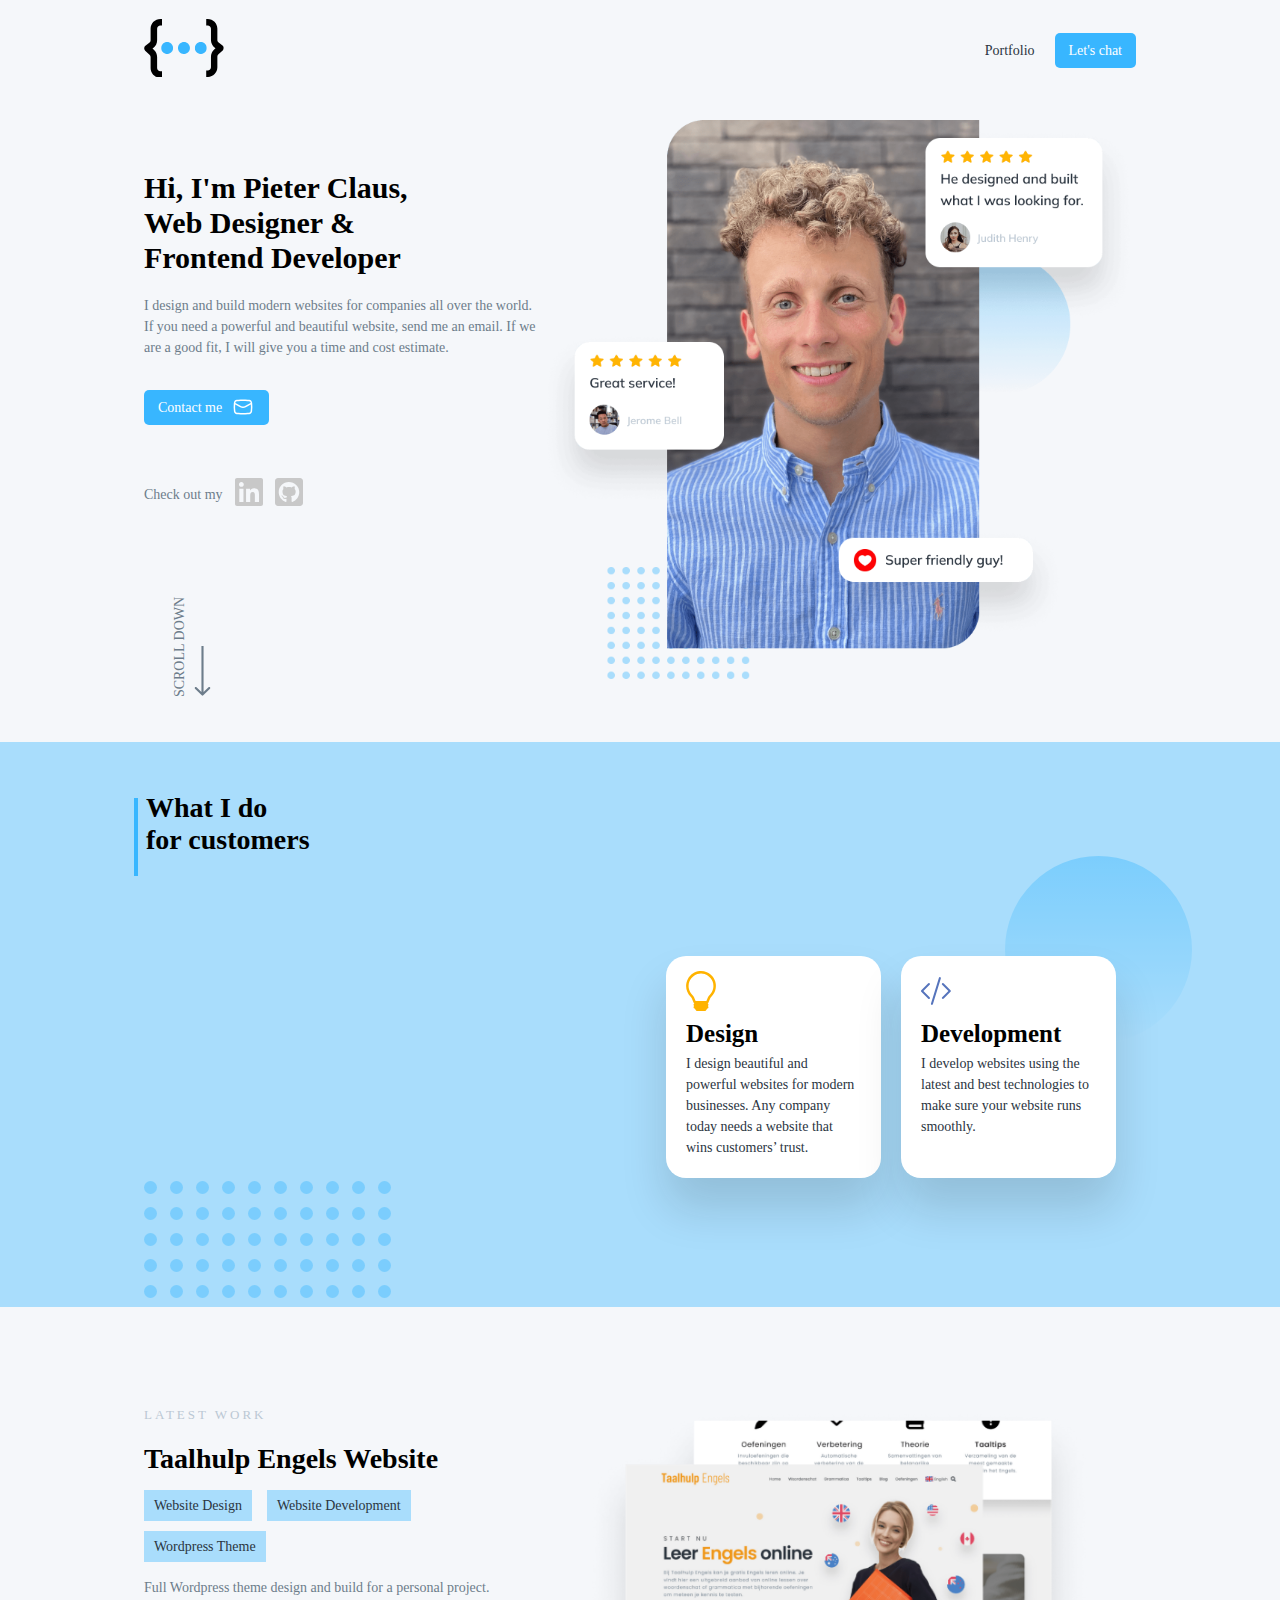
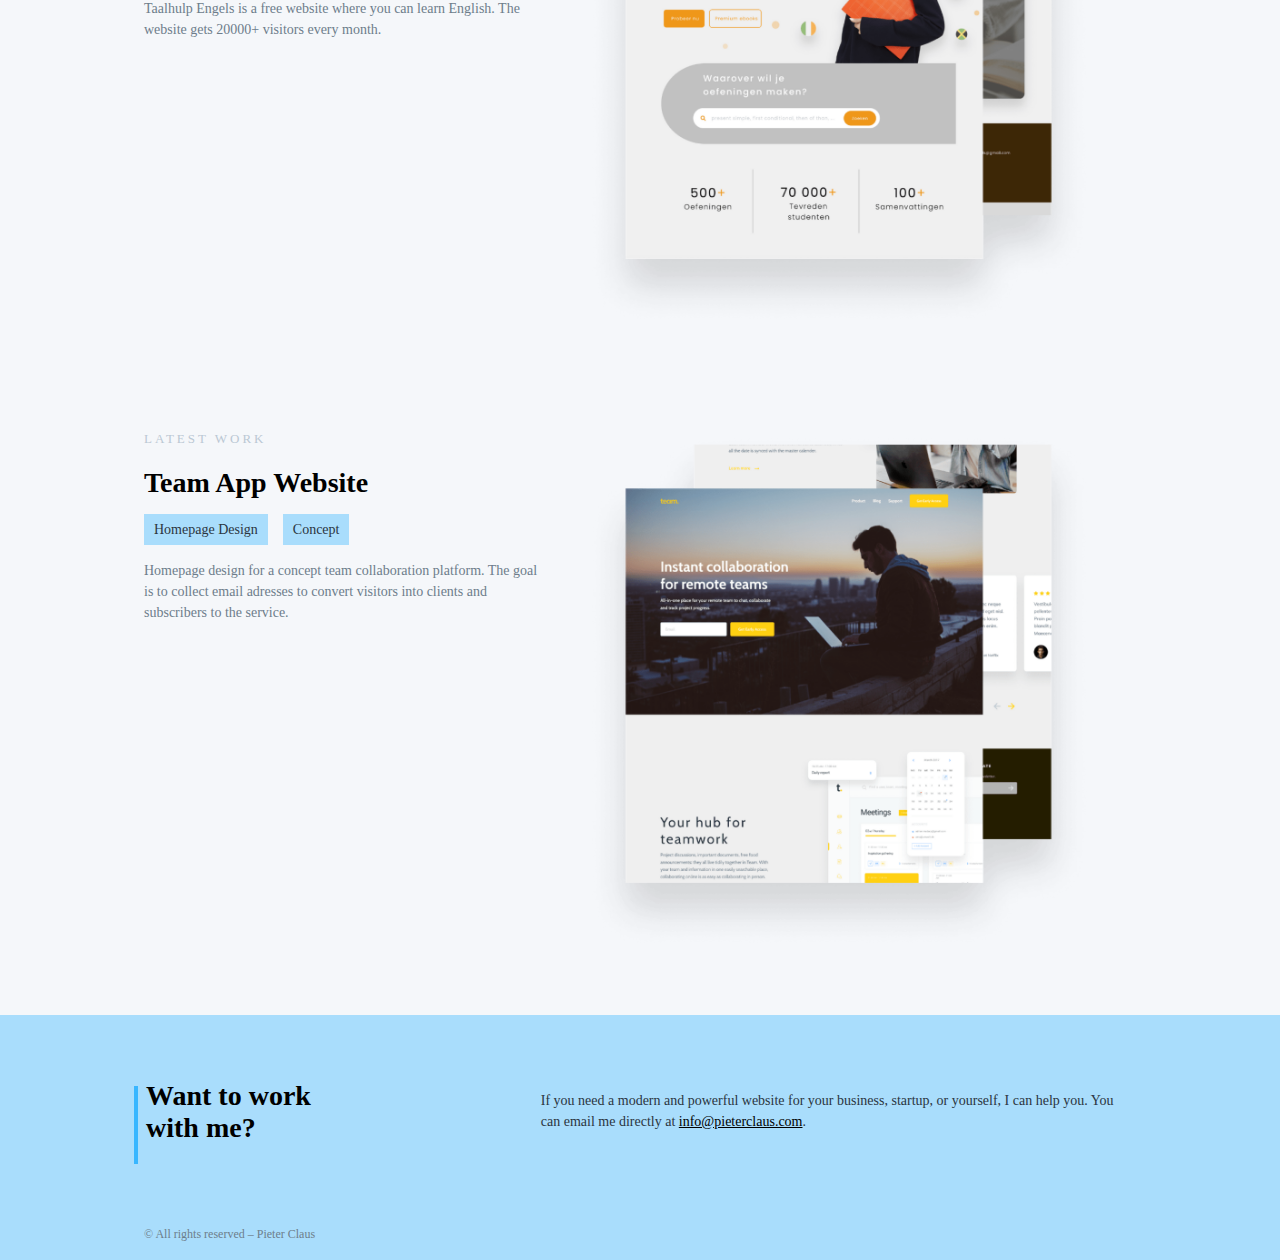
==== commit 414124db: "removed work buttons" ====
--- a/index.html
+++ b/index.html
@@ -91,7 +91,6 @@
                         <p class="tag-card">Wordpress Theme</p>
                     </div>
                     <p class="latest-paragraph">Full Wordpress theme design and build for a personal project. Taalhulp Engels is a free website where you can learn English. The website gets 20000+ visitors every month.</p>
-                    <a class="desktop-a button hero-button latest-button" href="#">See this project <img src="assets/Arrow right.svg" alt="arrow"></a>
 
                 </div>
 
@@ -112,7 +111,6 @@
                         
                     </div>
                     <p class="latest-paragraph">Homepage design for a concept team collaboration platform. The goal is to collect email adresses to convert visitors into clients and subscribers to the service.</p>
-                    <a class="desktop-a button hero-button latest-button" href="#">See this project <img src="assets/Arrow right.svg" alt="arrow"></a>
 
                 </div>
 
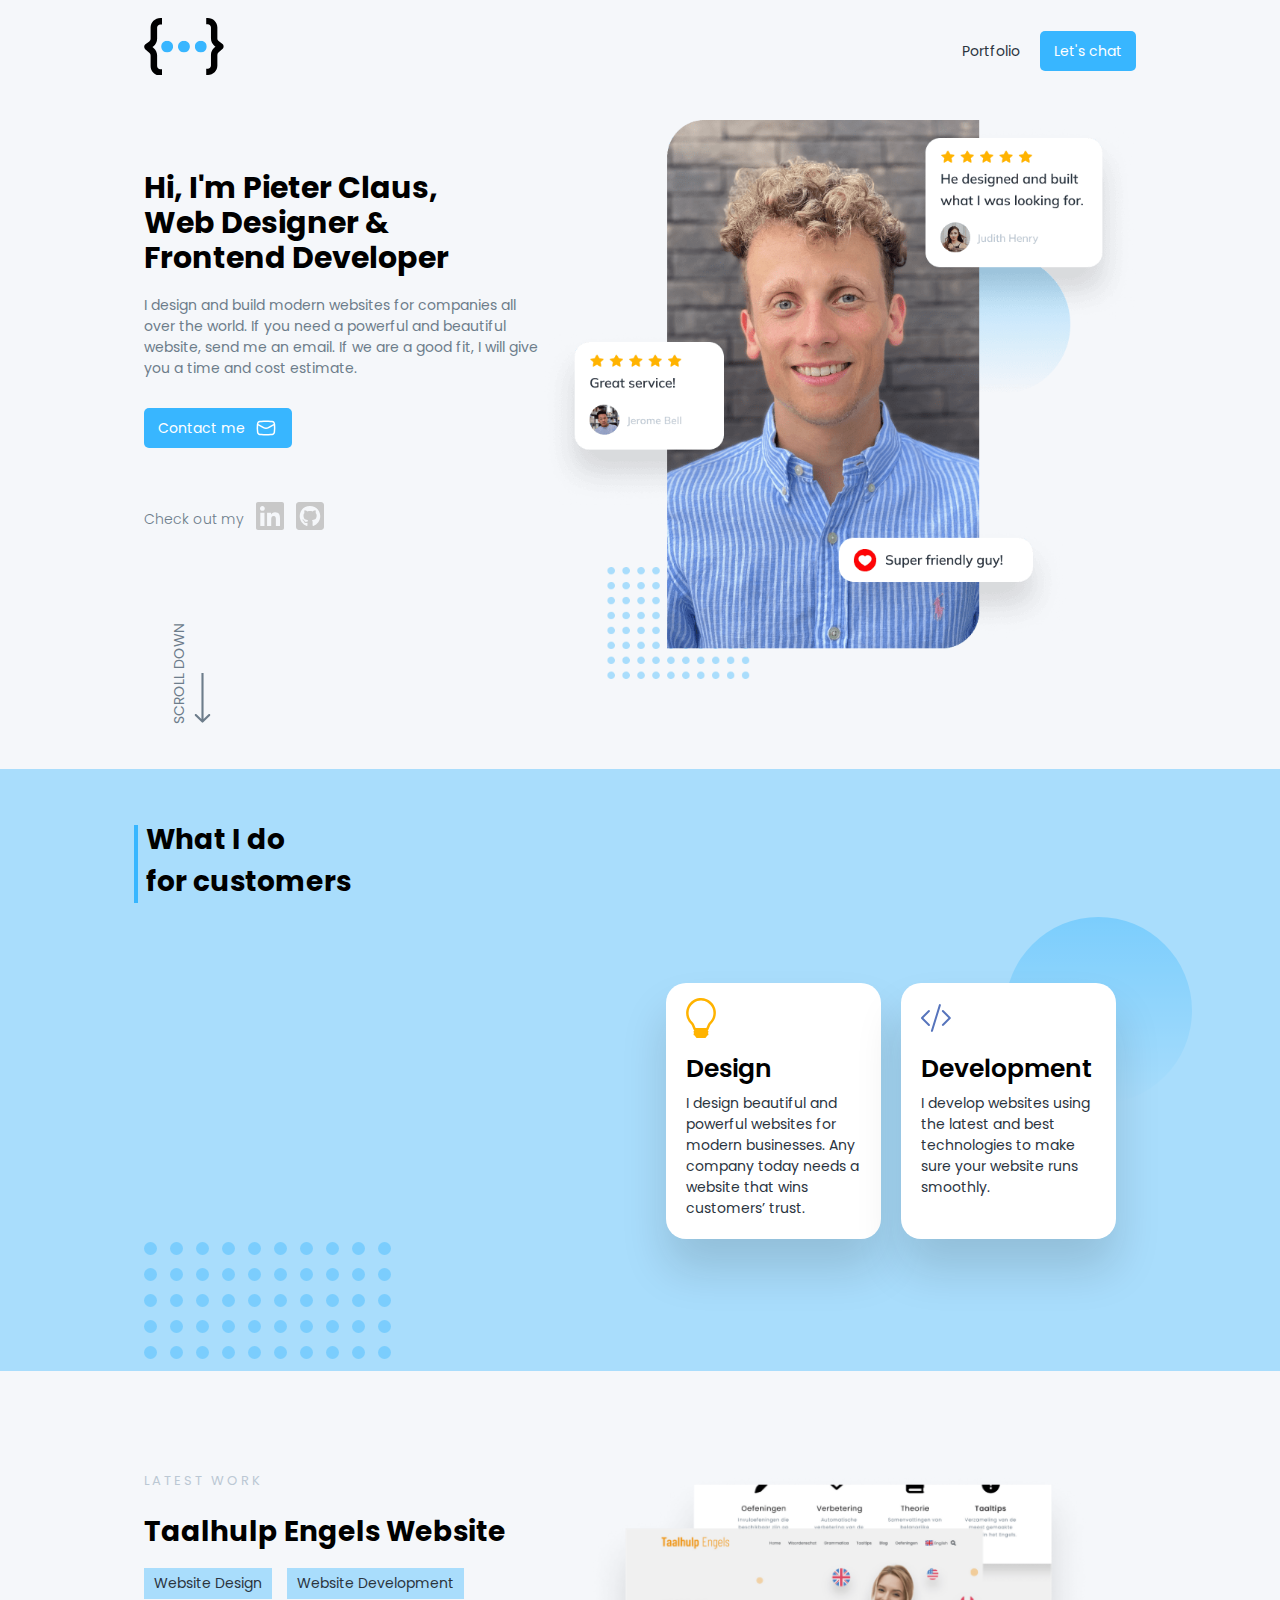
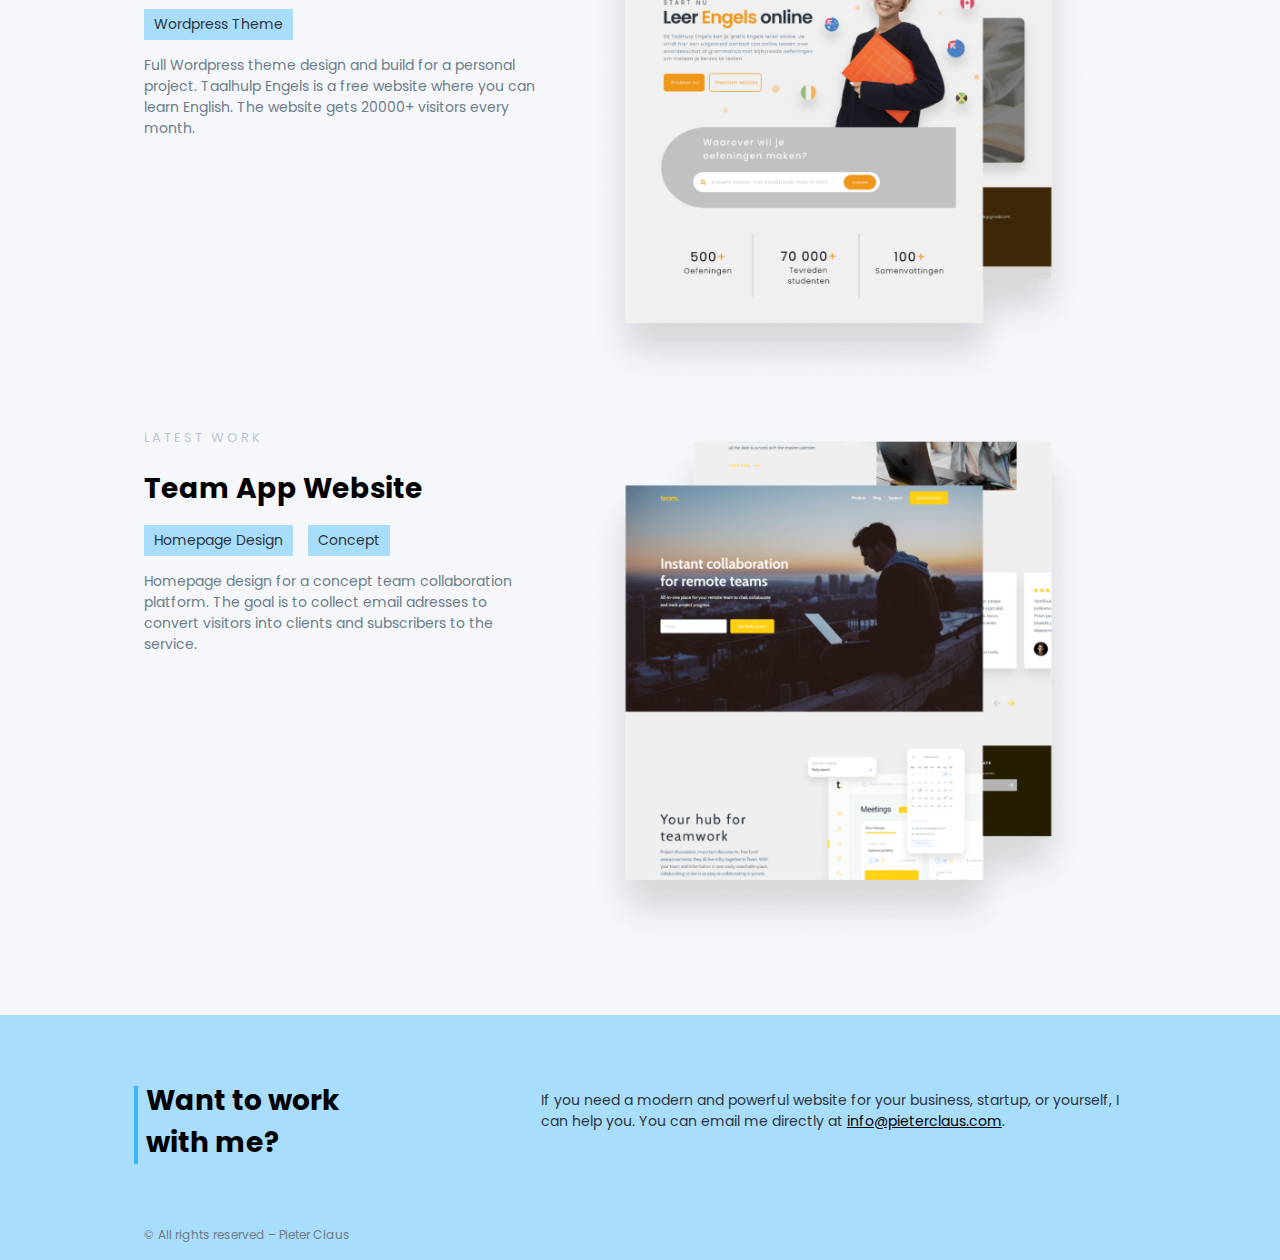
==== commit abf67673: "fixed some bugs" ====
--- a/index.html
+++ b/index.html
@@ -7,7 +7,10 @@
     <title>Pieter Claus</title>
     <meta name="description" content="Pieter Claus is a freelance web designer and frontend developer based in Belgium.">
     <meta name="keywords" content="web design, web development, freelancer">
-
+    <link rel="preconnect" href="https://fonts.googleapis.com">
+    <link rel="preconnect" href="https://fonts.gstatic.com" crossorigin>
+    <link href="https://fonts.googleapis.com/css2?family=Poppins:wght@300;400;600&display=swap" rel="stylesheet">
+    <link rel="icon" href="assets/favicon.ico">
     <link rel="stylesheet" href="style.css">
 </head>
 <body>
@@ -43,7 +46,7 @@
                 </div>
                 <div class="right-hero">
                     <div class="hero-img-div">
-                        <img src="assets/hero-img-min (1).png" alt="hero-image" class="hero-img">
+                        <img src="assets/hero-pic-min.png" alt="hero-image" class="hero-img">
                     </div>
                 </div>
             </div>
@@ -81,7 +84,7 @@
 
     <section class="latest-work-section" id="portfolio" >
         <div class="container">
-            <div class="latest-work">
+            <div class="latest-work less-margin1">
                 <div class="latest-left">
                     <h4 class="latest-caption">LATEST WORK</h4>
                     <h2 class="latest-title title-28">Taalhulp Engels Website</h2>
@@ -101,7 +104,7 @@
                 </div>
             </div>
 
-            <div class="latest-work">
+            <div class="latest-work less-margin2">
                 <div class="latest-left">
                     <h4 class="latest-caption">LATEST WORK</h4>
                     <h2 class="latest-title title-28">Team App Website</h2>
--- a/style.css
+++ b/style.css
@@ -424,6 +424,14 @@
         height: 50px;
     }
 
+    .less-margin1 {
+        margin-bottom: 0px;
+    }
+
+    .less-margin2 {
+        margin-top: 30px;
+    }
+    
 }
 
 @media only screen and (min-width: 1160px) {
